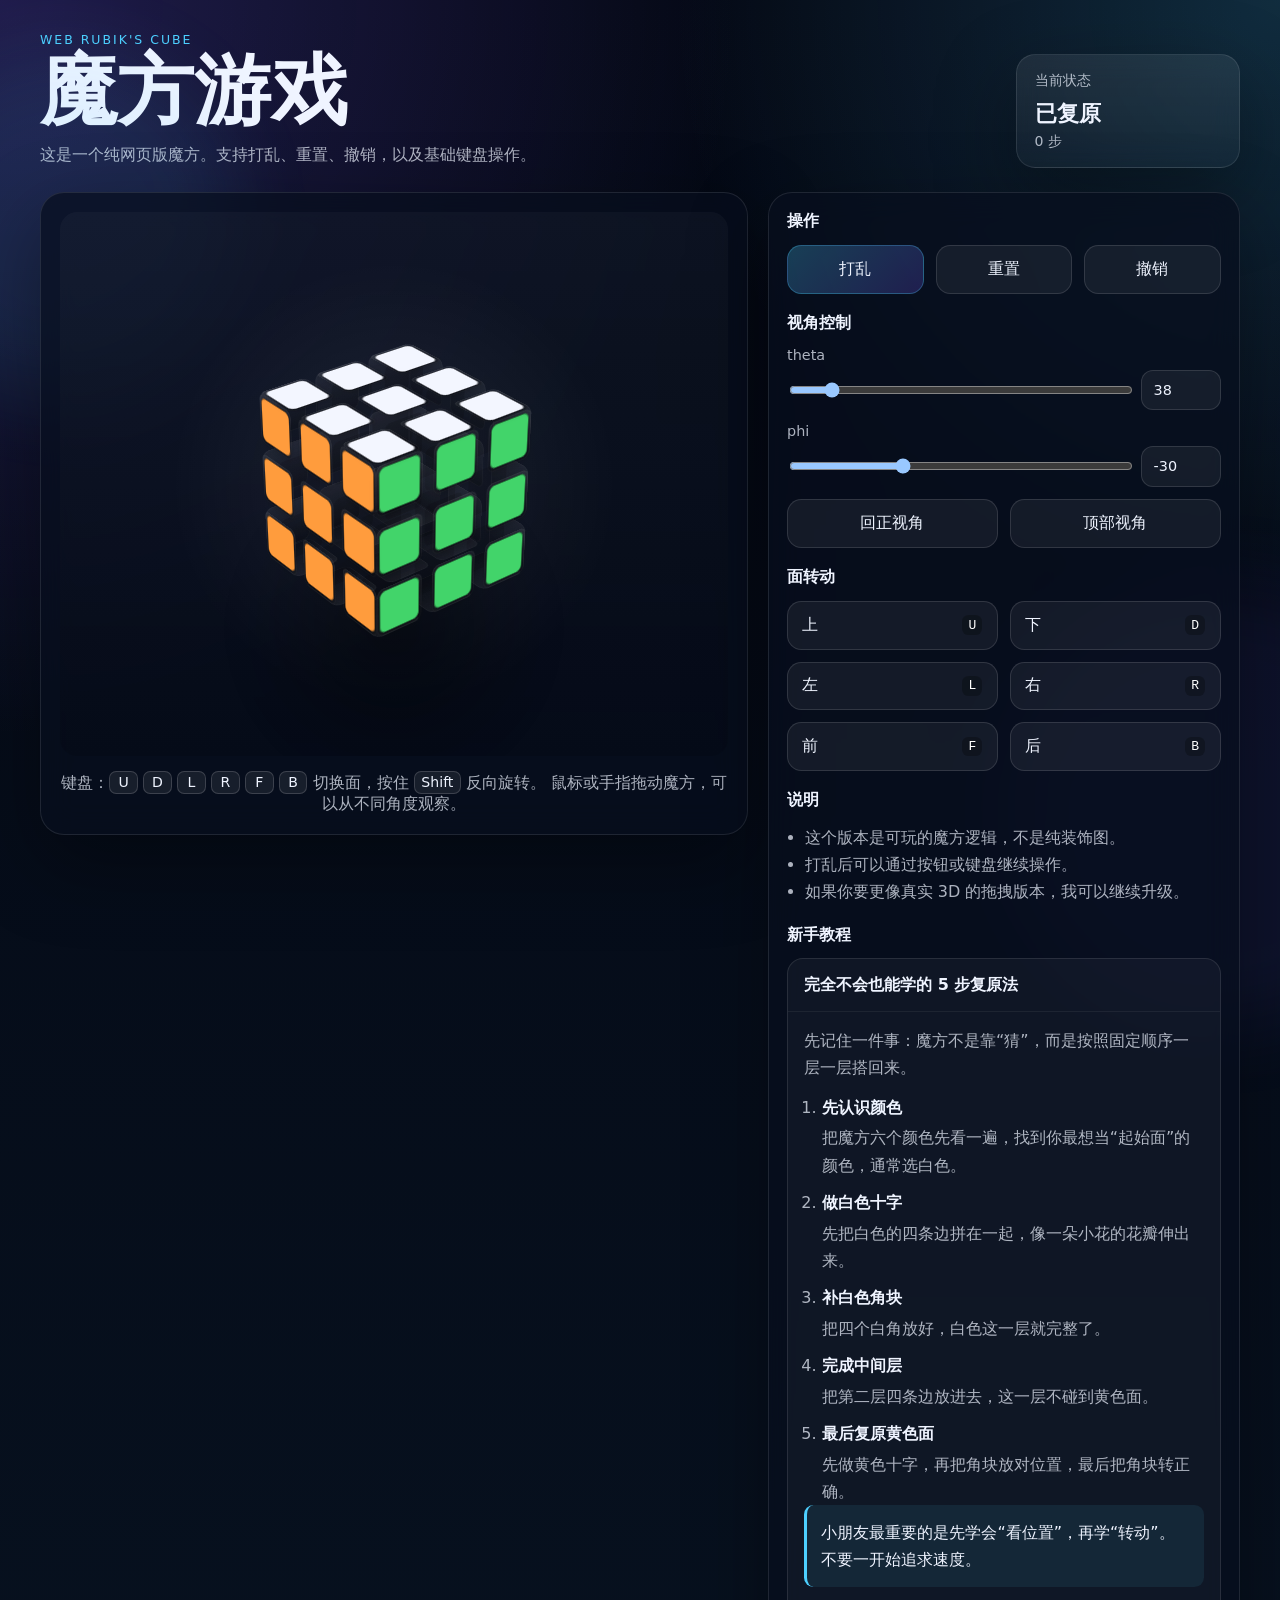
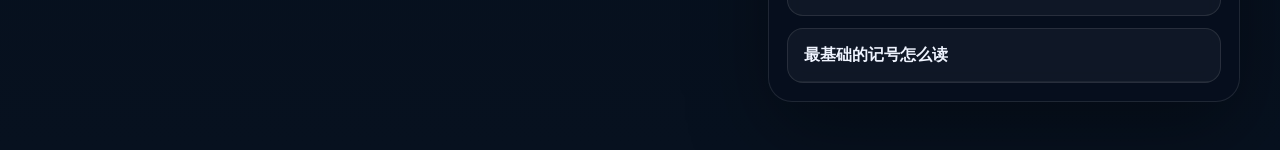
==== cube/index.html @ d8555ffc "add cube and dustbin." ====
<!DOCTYPE html>
<html lang="zh-CN">
  <head>
    <meta charset="UTF-8" />
    <meta name="viewport" content="width=device-width, initial-scale=1.0" />
    <title>魔方游戏</title>
    <link rel="stylesheet" href="./styles.css" />
  </head>
  <body>
    <div class="bg-orb orb-a"></div>
    <div class="bg-orb orb-b"></div>

    <main class="app-shell">
      <section class="hero">
        <div>
          <p class="eyebrow">Web Rubik's Cube</p>
          <h1>魔方游戏</h1>
          <p class="subtitle">
            这是一个纯网页版魔方。支持打乱、重置、撤销，以及基础键盘操作。
          </p>
        </div>

        <div class="score-card">
          <span class="score-label">当前状态</span>
          <strong id="statusText">已复原</strong>
          <span id="moveCount" class="move-count">0 步</span>
        </div>
      </section>

      <section class="workspace">
        <div class="stage">
          <div class="stage-frame">
            <div id="cubeScene" class="cube-scene" aria-label="魔方展示区">
              <div id="cube" class="cube" aria-live="polite"></div>
            </div>
          </div>
          <p class="hint">
            键盘：<kbd>U</kbd> <kbd>D</kbd> <kbd>L</kbd> <kbd>R</kbd> <kbd>F</kbd> <kbd>B</kbd>
            切换面，按住 <kbd>Shift</kbd> 反向旋转。
            鼠标或手指拖动魔方，可以从不同角度观察。
          </p>
        </div>

        <aside class="panel">
          <div class="panel-block">
            <h2>操作</h2>
            <div class="action-grid">
              <button data-action="scramble" class="primary">打乱</button>
              <button data-action="reset">重置</button>
              <button data-action="undo">撤销</button>
            </div>
          </div>

          <div class="panel-block">
            <h2>视角控制</h2>
            <div class="view-grid">
              <label class="view-field">
                <span>theta</span>
                <div class="view-input-row">
                  <input id="thetaRange" type="range" min="0" max="360" step="1" />
                  <input id="thetaNumber" type="number" min="0" max="360" step="1" />
                </div>
              </label>
              <label class="view-field">
                <span>phi</span>
                <div class="view-input-row">
                  <input id="phiRange" type="range" min="-85" max="85" step="1" />
                  <input id="phiNumber" type="number" min="-85" max="85" step="1" />
                </div>
              </label>
              <div class="view-actions">
                <button data-action="viewReset">回正视角</button>
                <button data-action="viewTop">顶部视角</button>
              </div>
            </div>
          </div>

          <div class="panel-block">
            <h2>面转动</h2>
            <div class="move-grid" id="moveButtons"></div>
          </div>

          <div class="panel-block">
            <h2>说明</h2>
            <ul class="notes">
              <li>这个版本是可玩的魔方逻辑，不是纯装饰图。</li>
              <li>打乱后可以通过按钮或键盘继续操作。</li>
              <li>如果你要更像真实 3D 的拖拽版本，我可以继续升级。</li>
            </ul>
          </div>

          <div class="panel-block">
            <h2>新手教程</h2>
            <details class="tutorial" open>
              <summary>完全不会也能学的 5 步复原法</summary>
              <div class="tutorial-body">
                <p>
                  先记住一件事：魔方不是靠“猜”，而是按照固定顺序一层一层搭回来。
                </p>

                <ol class="tutorial-steps">
                  <li>
                    <strong>先认识颜色</strong>
                    <span>把魔方六个颜色先看一遍，找到你最想当“起始面”的颜色，通常选白色。</span>
                  </li>
                  <li>
                    <strong>做白色十字</strong>
                    <span>先把白色的四条边拼在一起，像一朵小花的花瓣伸出来。</span>
                  </li>
                  <li>
                    <strong>补白色角块</strong>
                    <span>把四个白角放好，白色这一层就完整了。</span>
                  </li>
                  <li>
                    <strong>完成中间层</strong>
                    <span>把第二层四条边放进去，这一层不碰到黄色面。</span>
                  </li>
                  <li>
                    <strong>最后复原黄色面</strong>
                    <span>先做黄色十字，再把角块放对位置，最后把角块转正确。</span>
                  </li>
                </ol>

                <p class="tutorial-tip">
                  小朋友最重要的是先学会“看位置”，再学“转动”。不要一开始追求速度。
                </p>
              </div>
            </details>

            <details class="tutorial">
              <summary>最基础的记号怎么读</summary>
              <div class="tutorial-body">
                <ul class="tutorial-list">
                  <li><strong>U</strong>：上面一层转动</li>
                  <li><strong>D</strong>：下面一层转动</li>
                  <li><strong>L</strong>：左边一层转动</li>
                  <li><strong>R</strong>：右边一层转动</li>
                  <li><strong>F</strong>：前面一层转动</li>
                  <li><strong>B</strong>：后面一层转动</li>
                </ul>
                <p class="tutorial-tip">
                  例如按一次 <strong>R</strong>，就是右边转一下；按 <kbd>Shift</kbd> + <strong>R</strong>，就是反方向转。
                </p>
              </div>
            </details>
          </div>
        </aside>
      </section>
    </main>

    <script src="./script.js"></script>
  </body>
</html>
---- cube/styles.css ----
:root {
  color-scheme: dark;
  --bg: #07111f;
  --panel: rgba(8, 15, 30, 0.72);
  --panel-strong: rgba(11, 20, 40, 0.92);
  --line: rgba(255, 255, 255, 0.1);
  --text: #eff4ff;
  --muted: rgba(239, 244, 255, 0.72);
  --accent: #4dd0ff;
  --accent-2: #7c5cff;
  --shadow: 0 28px 80px rgba(0, 0, 0, 0.35);
  --cubie: 3.4rem;
  --gap: 0.14rem;
  --half: calc(var(--cubie) / 2);
  font-family: Inter, ui-sans-serif, system-ui, -apple-system, BlinkMacSystemFont, "Segoe UI", sans-serif;
}

* {
  box-sizing: border-box;
}

html,
body {
  margin: 0;
  min-height: 100%;
  background:
    radial-gradient(circle at top left, rgba(124, 92, 255, 0.24), transparent 34%),
    radial-gradient(circle at top right, rgba(77, 208, 255, 0.18), transparent 28%),
    linear-gradient(180deg, #040814, var(--bg));
  color: var(--text);
}

body {
  overflow-x: hidden;
}

.bg-orb {
  position: fixed;
  inset: auto;
  border-radius: 50%;
  filter: blur(42px);
  opacity: 0.55;
  pointer-events: none;
}

.orb-a {
  width: 22rem;
  height: 22rem;
  left: -7rem;
  top: 3rem;
  background: rgba(77, 208, 255, 0.17);
}

.orb-b {
  width: 28rem;
  height: 28rem;
  right: -10rem;
  bottom: -8rem;
  background: rgba(124, 92, 255, 0.15);
}

.app-shell {
  width: min(1200px, calc(100vw - 2rem));
  margin: 0 auto;
  padding: 2rem 0 3rem;
}

.hero {
  display: flex;
  justify-content: space-between;
  gap: 1.5rem;
  align-items: end;
  margin-bottom: 1.5rem;
}

.eyebrow {
  margin: 0 0 0.5rem;
  letter-spacing: 0.16em;
  text-transform: uppercase;
  font-size: 0.78rem;
  color: var(--accent);
}

h1 {
  margin: 0;
  font-size: clamp(2.4rem, 6vw, 4.8rem);
  line-height: 0.95;
}

.subtitle {
  max-width: 42rem;
  margin: 0.8rem 0 0;
  color: var(--muted);
  font-size: 1rem;
  line-height: 1.7;
}

.score-card {
  min-width: 14rem;
  padding: 1rem 1.1rem;
  border: 1px solid var(--line);
  border-radius: 1.2rem;
  background: linear-gradient(180deg, rgba(255, 255, 255, 0.08), rgba(255, 255, 255, 0.03));
  box-shadow: var(--shadow);
  backdrop-filter: blur(14px);
}

.score-label,
.move-count {
  display: block;
  color: var(--muted);
  font-size: 0.88rem;
}

.score-card strong {
  display: block;
  margin: 0.55rem 0 0.25rem;
  font-size: 1.35rem;
}

.workspace {
  display: grid;
  grid-template-columns: minmax(0, 1.2fr) minmax(310px, 0.8fr);
  gap: 1.2rem;
  align-items: start;
}

.stage,
.panel {
  border: 1px solid var(--line);
  border-radius: 1.5rem;
  background: var(--panel);
  box-shadow: var(--shadow);
  backdrop-filter: blur(16px);
}

.stage {
  padding: 1.2rem;
}

.stage-frame {
  min-height: 34rem;
  display: grid;
  place-items: center;
  border-radius: 1.1rem;
  background:
    radial-gradient(circle at center, rgba(255, 255, 255, 0.07), transparent 52%),
    linear-gradient(180deg, rgba(255, 255, 255, 0.03), rgba(0, 0, 0, 0.12));
  overflow: hidden;
  position: relative;
}

.cube-scene {
  width: min(30rem, 100%);
  height: min(30rem, 100%);
  perspective: 1500px;
  display: grid;
  place-items: center;
  touch-action: none;
  position: relative;
}

.cube-scene::before {
  content: "";
  position: absolute;
  width: 18rem;
  height: 18rem;
  border-radius: 50%;
  background: radial-gradient(circle, rgba(0, 0, 0, 0.55), transparent 68%);
  filter: blur(18px);
  transform: translateY(9rem) scale(1.1);
  opacity: 0.8;
}

.cube {
  position: relative;
  width: var(--cubie);
  height: var(--cubie);
  transform-style: preserve-3d;
  transform: rotateX(-30deg) rotateY(38deg);
  transition: transform 80ms linear;
}

.cubie {
  position: absolute;
  inset: 0;
  transform-style: preserve-3d;
  transition: transform 220ms ease;
  will-change: transform;
}

.cubie::after {
  content: "";
  position: absolute;
  inset: 0.12rem;
  border-radius: 0.4rem;
  background: rgba(0, 0, 0, 0.14);
  transform: translateZ(-0.12rem);
}

.sticker {
  position: absolute;
  inset: calc(var(--gap) * 1.3);
  border-radius: 0.45rem;
  box-shadow:
    inset 0 0 0 1px rgba(0, 0, 0, 0.45),
    0 0.22rem 0.7rem rgba(0, 0, 0, 0.2);
  backface-visibility: hidden;
}

.face {
  position: absolute;
  inset: 0;
  transform-style: preserve-3d;
  background: linear-gradient(180deg, rgba(255, 255, 255, 0.06), rgba(0, 0, 0, 0.18));
  border-radius: 0.5rem;
}

.face.u { transform: rotateX(90deg) translateZ(var(--half)); }
.face.d { transform: rotateX(-90deg) translateZ(var(--half)); }
.face.r { transform: rotateY(90deg) translateZ(var(--half)); }
.face.l { transform: rotateY(-90deg) translateZ(var(--half)); }
.face.f { transform: translateZ(var(--half)); }
.face.b { transform: rotateY(180deg) translateZ(var(--half)); }

.face.hidden {
  opacity: 0;
}

.face.u,
.face.d,
.face.l,
.face.r,
.face.f,
.face.b {
  box-shadow: inset 0 0 0 1px rgba(255, 255, 255, 0.04);
}

.panel {
  padding: 1.15rem;
}

.panel-block + .panel-block {
  margin-top: 1.2rem;
}

.panel h2 {
  margin: 0 0 0.8rem;
  font-size: 1rem;
}

.action-grid,
.move-grid {
  display: grid;
  gap: 0.75rem;
}

.view-grid {
  display: grid;
  gap: 0.8rem;
}

.view-field {
  display: grid;
  gap: 0.45rem;
  color: var(--muted);
  font-size: 0.9rem;
}

.view-input-row {
  display: grid;
  grid-template-columns: minmax(0, 1fr) 5rem;
  gap: 0.6rem;
  align-items: center;
}

.view-input-row input[type="range"] {
  width: 100%;
}

.view-input-row input[type="number"] {
  width: 100%;
  appearance: none;
  border: 1px solid rgba(255, 255, 255, 0.12);
  border-radius: 0.75rem;
  background: rgba(255, 255, 255, 0.06);
  color: var(--text);
  padding: 0.7rem 0.75rem;
  font: inherit;
}

.view-actions {
  display: grid;
  grid-template-columns: repeat(2, minmax(0, 1fr));
  gap: 0.75rem;
}

.action-grid {
  grid-template-columns: repeat(3, minmax(0, 1fr));
}

.move-grid {
  grid-template-columns: repeat(2, minmax(0, 1fr));
}

button {
  appearance: none;
  border: 1px solid rgba(255, 255, 255, 0.12);
  border-radius: 0.9rem;
  background: rgba(255, 255, 255, 0.06);
  color: var(--text);
  padding: 0.8rem 0.9rem;
  font: inherit;
  cursor: pointer;
  transition: transform 160ms ease, background 160ms ease, border-color 160ms ease;
}

button:hover {
  transform: translateY(-1px);
  border-color: rgba(77, 208, 255, 0.38);
  background: rgba(255, 255, 255, 0.1);
}

button:active {
  transform: translateY(0);
}

button.primary {
  background: linear-gradient(135deg, rgba(77, 208, 255, 0.26), rgba(124, 92, 255, 0.22));
  border-color: rgba(77, 208, 255, 0.28);
}

.move-btn {
  display: flex;
  justify-content: space-between;
  align-items: center;
  gap: 0.75rem;
}

.move-btn code {
  padding: 0.15rem 0.38rem;
  border-radius: 0.4rem;
  background: rgba(0, 0, 0, 0.25);
  color: #fff;
}

.notes {
  margin: 0;
  padding-left: 1.1rem;
  color: var(--muted);
  line-height: 1.7;
}

.tutorial {
  border: 1px solid rgba(255, 255, 255, 0.1);
  border-radius: 1rem;
  background: rgba(255, 255, 255, 0.04);
  overflow: hidden;
}

.tutorial + .tutorial {
  margin-top: 0.75rem;
}

.tutorial summary {
  list-style: none;
  cursor: pointer;
  padding: 0.95rem 1rem;
  color: var(--text);
  font-weight: 600;
  border-bottom: 1px solid rgba(255, 255, 255, 0.06);
}

.tutorial summary::-webkit-details-marker {
  display: none;
}

.tutorial-body {
  padding: 0.95rem 1rem 1rem;
  color: var(--muted);
  line-height: 1.7;
}

.tutorial-body p {
  margin: 0 0 0.8rem;
}

.tutorial-steps,
.tutorial-list {
  margin: 0;
  padding-left: 1.1rem;
}

.tutorial-steps li + li,
.tutorial-list li + li {
  margin-top: 0.65rem;
}

.tutorial-steps strong,
.tutorial-list strong {
  color: var(--text);
}

.tutorial-steps span {
  display: block;
  margin-top: 0.2rem;
}

.tutorial-tip {
  margin-top: 0.9rem;
  padding: 0.85rem 0.9rem;
  border-left: 3px solid var(--accent);
  border-radius: 0.6rem;
  background: rgba(77, 208, 255, 0.08);
  color: var(--text);
}

.hint {
  margin: 0.9rem 0 0;
  text-align: center;
  color: var(--muted);
}

kbd {
  display: inline-block;
  min-width: 1.8rem;
  padding: 0.18rem 0.42rem;
  border-radius: 0.45rem;
  border: 1px solid rgba(255, 255, 255, 0.16);
  background: rgba(255, 255, 255, 0.07);
  color: var(--text);
  font: inherit;
  font-size: 0.88rem;
}

@media (max-width: 980px) {
  .hero,
  .workspace {
    grid-template-columns: 1fr;
    display: grid;
  }

  .score-card {
    min-width: 0;
  }

  .stage-frame {
    min-height: 28rem;
  }
}

@media (max-width: 640px) {
  .app-shell {
    width: min(100vw - 1rem, 1200px);
    padding-top: 1rem;
  }

  .stage {
    padding: 0.85rem;
  }

  .cube-scene {
    width: 100%;
    height: 22rem;
  }

  .cube {
    transform: rotateX(-26deg) rotateY(36deg);
  }

  .action-grid,
  .move-grid {
    grid-template-columns: 1fr 1fr;
  }

  .move-grid {
    grid-template-columns: 1fr;
  }
}
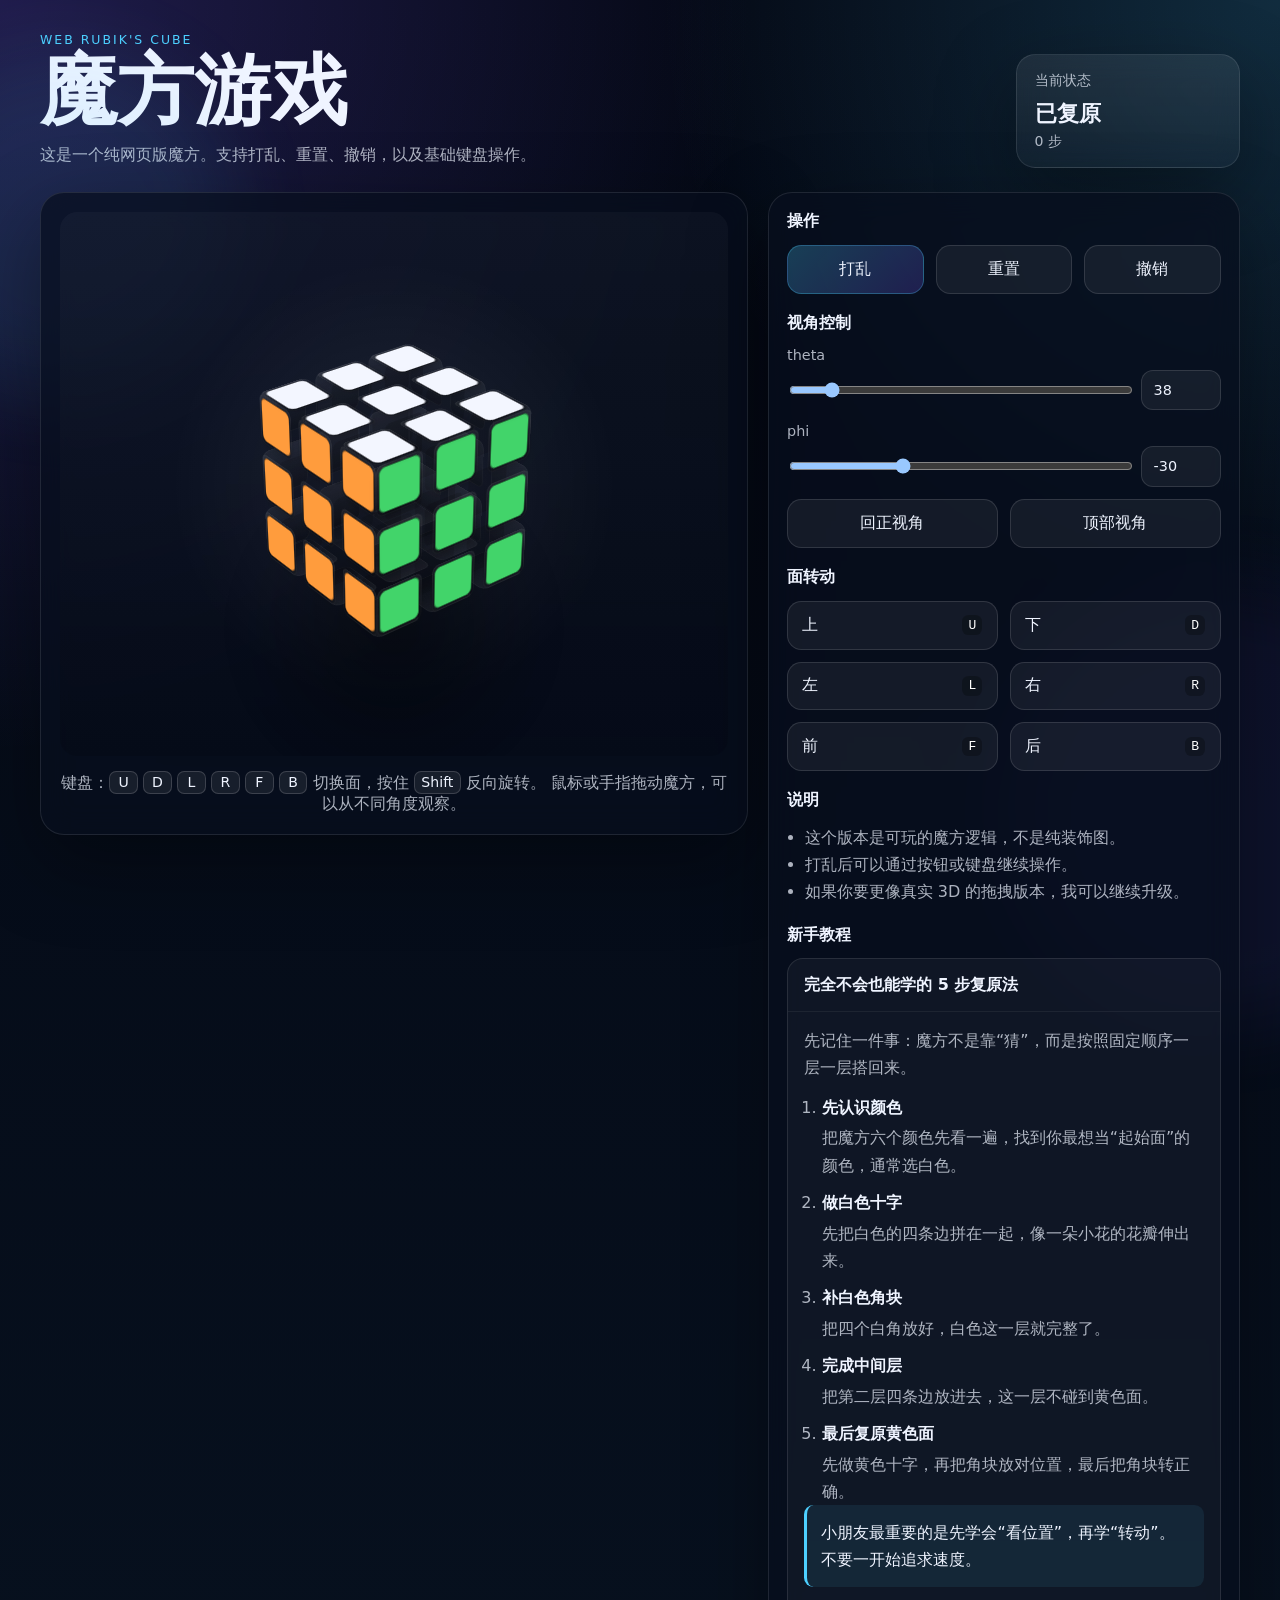
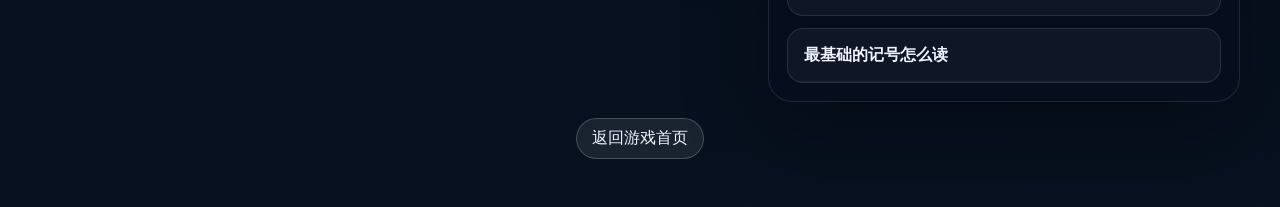
==== commit cf0917e7: "feat: add back-home links to cube dustbin and electric-fan games" ====
--- a/cube/index.html
+++ b/cube/index.html
@@ -146,6 +146,8 @@
           </div>
         </aside>
       </section>
+
+      <p class="back-home"><a href="../">返回游戏首页</a></p>
     </main>
 
     <script src="./script.js"></script>
--- a/cube/styles.css
+++ b/cube/styles.css
@@ -421,6 +421,30 @@
   color: var(--muted);
 }
 
+.back-home {
+  margin: 1rem 0 0;
+  text-align: center;
+}
+
+.back-home a {
+  display: inline-block;
+  padding: 0.55rem 0.95rem;
+  border-radius: 999px;
+  border: 1px solid rgba(255, 255, 255, 0.2);
+  background: rgba(255, 255, 255, 0.08);
+  color: var(--text);
+  text-decoration: none;
+  transition: transform 160ms ease, border-color 160ms ease, background 160ms ease;
+}
+
+.back-home a:hover,
+.back-home a:focus-visible {
+  transform: translateY(-1px);
+  border-color: rgba(77, 208, 255, 0.38);
+  background: rgba(255, 255, 255, 0.13);
+  outline: none;
+}
+
 kbd {
   display: inline-block;
   min-width: 1.8rem;
